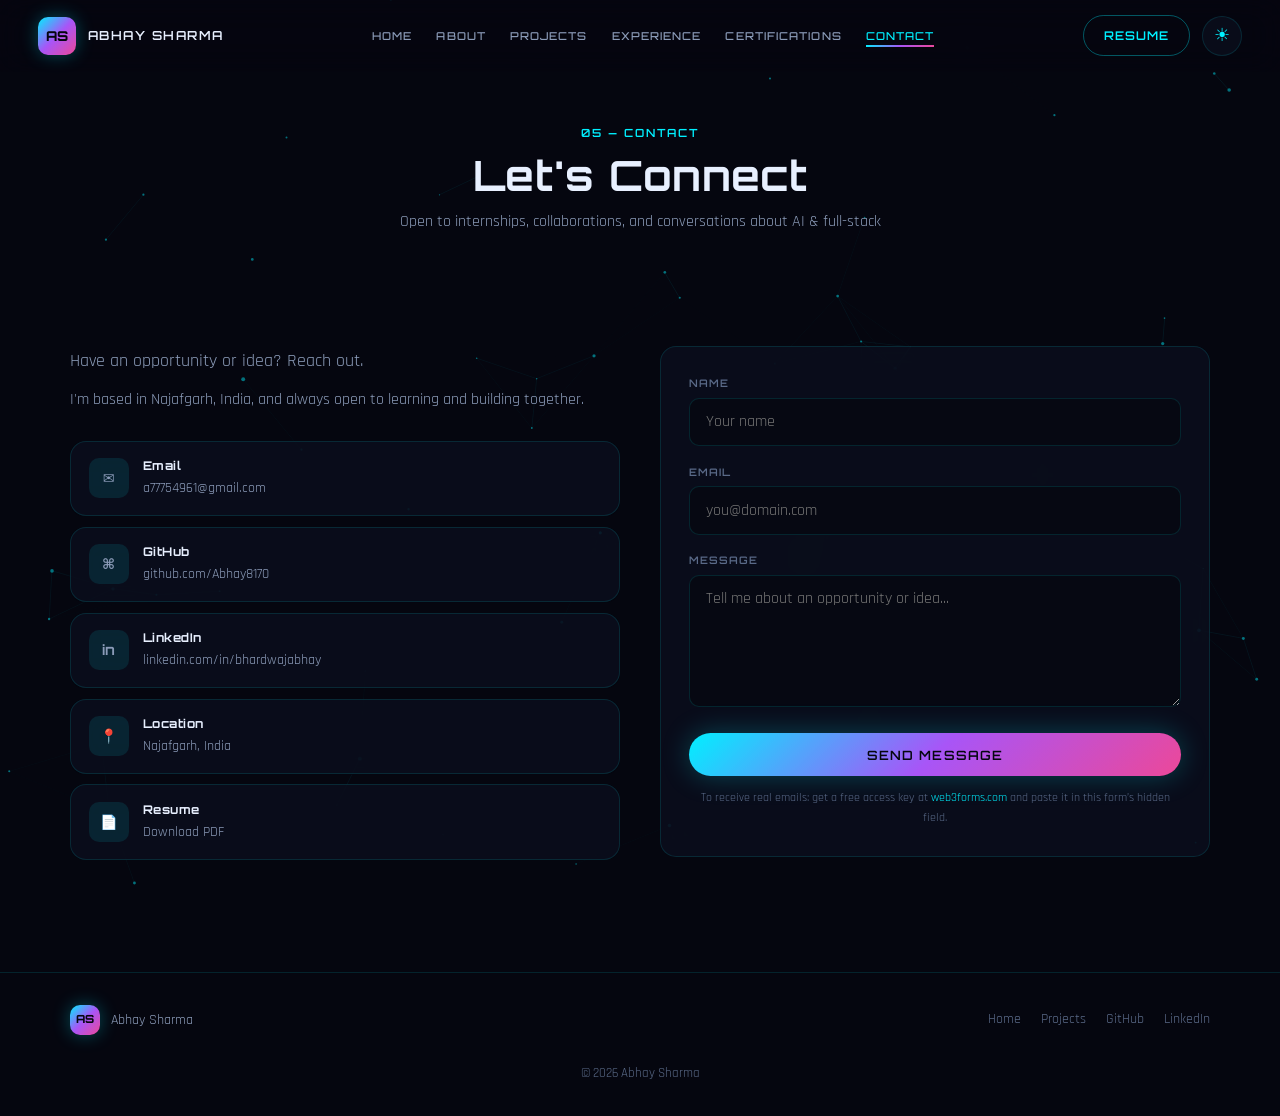
==== contact/index.html @ a4b8fcc5 "Replace old portfolio code with new version" ====
<!DOCTYPE html>
<html lang="en" data-theme="dark">
<head>
  <meta charset="UTF-8" />
  <meta name="viewport" content="width=device-width, initial-scale=1.0" />
  <title>Contact | Abhay Sharma</title>
  <meta name="description" content="Contact Abhay Sharma — Data Science & AI Engineer. Email, LinkedIn, GitHub." />
  <link rel="stylesheet" href="../css/styles.css" />
  <link href="https://fonts.googleapis.com/css2?family=Orbitron:wght@400;500;600;700;800;900&family=Rajdhani:wght@300;400;500;600;700&display=swap" rel="stylesheet" />
</head>
<body>
  <canvas id="particles"></canvas>

  <nav class="navbar" id="navbar">
    <a href="../" class="nav-brand">
      <span class="logo-glow">AS</span>
      <span class="brand-text">ABHAY SHARMA</span>
    </a>
    <ul class="nav-links" id="navLinks">
      <li><a href="../" class="nav-link">Home</a></li>
      <li><a href="../about/" class="nav-link">About</a></li>
      <li><a href="../projects/" class="nav-link">Projects</a></li>
      <li><a href="../experience/" class="nav-link">Experience</a></li>
      <li><a href="../certifications/" class="nav-link">Certifications</a></li>
      <li><a href="../contact/" class="nav-link active">Contact</a></li>
    </ul>
    <div class="nav-actions">
      <a href="../assets/resume/Abhay_Sharma_Resume.pdf" class="btn btn-sm btn-outline" download>Resume</a>
      <button class="theme-toggle" aria-label="Toggle theme">☀</button>
      <button class="nav-toggle" id="navToggle" aria-label="Menu"><span></span><span></span><span></span></button>
    </div>
  </nav>

  <div class="page-hero">
    <div class="container">
      <span class="section-tag">05 — CONTACT</span>
      <h1>Let's Connect</h1>
      <p>Open to internships, collaborations, and conversations about AI &amp; full-stack</p>
    </div>
  </div>

  <section class="section">
    <div class="container">
      <div class="contact-grid">
        <div class="contact-info">
          <p class="lead">Have an opportunity or idea? Reach out.</p>
          <p>I'm based in Najafgarh, India, and always open to learning and building together.</p>
          <div class="contact-links">
            <a href="mailto:a77754961@gmail.com" class="contact-item glass">
              <span class="ci-icon">✉</span>
              <div>
                <strong>Email</strong>
                <span>a77754961@gmail.com</span>
              </div>
            </a>
            <a href="https://github.com/Abhay8170" target="_blank" rel="noopener" class="contact-item glass">
              <span class="ci-icon">⌘</span>
              <div>
                <strong>GitHub</strong>
                <span>github.com/Abhay8170</span>
              </div>
            </a>
            <a href="https://www.linkedin.com/in/bhardwajabhay" target="_blank" rel="noopener" class="contact-item glass">
              <span class="ci-icon">in</span>
              <div>
                <strong>LinkedIn</strong>
                <span>linkedin.com/in/bhardwajabhay</span>
              </div>
            </a>
            <div class="contact-item glass">
              <span class="ci-icon">📍</span>
              <div>
                <strong>Location</strong>
                <span>Najafgarh, India</span>
              </div>
            </div>
            <a href="../assets/resume/Abhay_Sharma_Resume.pdf" class="contact-item glass" download>
              <span class="ci-icon">📄</span>
              <div>
                <strong>Resume</strong>
                <span>Download PDF</span>
              </div>
            </a>
          </div>
        </div>

        <form class="contact-form glass" id="contactForm">
          <!-- Get a free key at https://web3forms.com — replace the value below -->
          <input type="hidden" name="access_key" value="YOUR_WEB3FORMS_ACCESS_KEY" />
          <input type="hidden" name="subject" value="Portfolio Contact — Abhay Sharma" />
          <input type="checkbox" name="botcheck" style="display:none;" />

          <div class="form-group">
            <label for="name">Name</label>
            <input type="text" id="name" name="name" placeholder="Your name" required />
          </div>
          <div class="form-group">
            <label for="email">Email</label>
            <input type="email" id="email" name="email" placeholder="you@domain.com" required />
          </div>
          <div class="form-group">
            <label for="message">Message</label>
            <textarea id="message" name="message" rows="5" placeholder="Tell me about an opportunity or idea..." required></textarea>
          </div>
          <button type="submit" class="btn btn-primary btn-full">Send Message</button>
          <p class="form-note">
            To receive real emails: get a free access key at
            <a href="https://web3forms.com" target="_blank" rel="noopener" style="color:var(--cyan);">web3forms.com</a>
            and paste it in this form’s hidden field.
          </p>
          <p class="form-success" id="formSuccess">Message sent successfully!</p>
        </form>
      </div>
    </div>
  </section>

  <footer class="footer">
    <div class="container footer-inner">
      <div class="footer-brand"><span class="logo-glow">AS</span><span>Abhay Sharma</span></div>
      <div class="footer-links">
        <a href="../">Home</a>
        <a href="../projects/">Projects</a>
        <a href="https://github.com/Abhay8170" target="_blank" rel="noopener">GitHub</a>
        <a href="https://www.linkedin.com/in/bhardwajabhay" target="_blank" rel="noopener">LinkedIn</a>
      </div>
      <p class="footer-copy">© 2026 Abhay Sharma</p>
    </div>
  </footer>
  <script src="../js/main.js"></script>
</body>
</html>
---- css/styles.css ----
/* ============================================
   ABHAY SHARMA — Multi-page Futuristic Portfolio
   ============================================ */

:root {
  --bg-deep: #05060f;
  --bg-elevated: #0a0c18;
  --bg-card: rgba(12, 16, 32, 0.7);
  --bg-card-hover: rgba(18, 24, 48, 0.85);
  --border: rgba(0, 240, 255, 0.12);
  --border-strong: rgba(0, 240, 255, 0.35);
  --cyan: #00f0ff;
  --purple: #a855f7;
  --pink: #ec4899;
  --text: #e8f0ff;
  --text-muted: #8b9bb8;
  --text-dim: #5a6a88;
  --gradient: linear-gradient(135deg, #00f0ff 0%, #a855f7 50%, #ec4899 100%);
  --font-display: "Orbitron", system-ui, sans-serif;
  --font-body: "Rajdhani", system-ui, sans-serif;
  --radius: 16px;
  --radius-sm: 10px;
  --nav-h: 72px;
  --transition: 0.3s cubic-bezier(0.4, 0, 0.2, 1);
  --shadow-glow: 0 0 40px rgba(0, 240, 255, 0.15);
}

[data-theme="light"] {
  --bg-deep: #f4f6fb;
  --bg-elevated: #ffffff;
  --bg-card: rgba(255, 255, 255, 0.85);
  --bg-card-hover: rgba(255, 255, 255, 0.95);
  --border: rgba(0, 100, 140, 0.15);
  --border-strong: rgba(0, 150, 180, 0.4);
  --cyan: #0891b2;
  --purple: #7c3aed;
  --pink: #db2777;
  --text: #0f172a;
  --text-muted: #475569;
  --text-dim: #64748b;
  --gradient: linear-gradient(135deg, #0891b2 0%, #7c3aed 50%, #db2777 100%);
  --shadow-glow: 0 8px 30px rgba(0, 0, 0, 0.08);
}

*, *::before, *::after { box-sizing: border-box; margin: 0; padding: 0; }

html { scroll-behavior: smooth; scroll-padding-top: var(--nav-h); }

body {
  font-family: var(--font-body);
  background: var(--bg-deep);
  color: var(--text);
  line-height: 1.6;
  min-height: 100vh;
  overflow-x: hidden;
  transition: background 0.35s, color 0.35s;
}

#particles {
  position: fixed;
  inset: 0;
  z-index: 0;
  pointer-events: none;
  opacity: 0.7;
}

[data-theme="light"] #particles { opacity: 0.25; }

h1, h2, h3, h4 {
  font-family: var(--font-display);
  font-weight: 700;
  letter-spacing: 0.02em;
  line-height: 1.2;
}

a { color: inherit; text-decoration: none; }
ul { list-style: none; }
img { max-width: 100%; display: block; }

.glass {
  background: var(--bg-card);
  backdrop-filter: blur(18px);
  -webkit-backdrop-filter: blur(18px);
  border: 1px solid var(--border);
  border-radius: var(--radius);
  transition: border-color var(--transition), background var(--transition), transform var(--transition), box-shadow var(--transition);
}

.glass:hover {
  border-color: var(--border-strong);
  background: var(--bg-card-hover);
}

.gradient-text {
  background: var(--gradient);
  -webkit-background-clip: text;
  background-clip: text;
  -webkit-text-fill-color: transparent;
}

/* Buttons */
.btn {
  display: inline-flex;
  align-items: center;
  justify-content: center;
  gap: 0.5rem;
  padding: 0.85rem 1.6rem;
  font-family: var(--font-display);
  font-size: 0.8rem;
  font-weight: 600;
  letter-spacing: 0.08em;
  text-transform: uppercase;
  border-radius: 999px;
  border: none;
  cursor: pointer;
  transition: all var(--transition);
}

.btn-primary {
  background: var(--gradient);
  color: #05060f;
  box-shadow: 0 0 28px rgba(0, 240, 255, 0.25);
}

[data-theme="light"] .btn-primary { color: #fff; }

.btn-primary:hover {
  transform: translateY(-2px);
  box-shadow: 0 0 40px rgba(0, 240, 255, 0.4);
}

.btn-outline {
  background: transparent;
  color: var(--cyan);
  border: 1px solid var(--border-strong);
}

.btn-outline:hover {
  background: rgba(0, 240, 255, 0.08);
}

.btn-sm { padding: 0.65rem 1.25rem; font-size: 0.75rem; }
.btn-full { width: 100%; }

.container {
  width: min(1140px, 92%);
  margin-inline: auto;
  position: relative;
  z-index: 1;
}

.section {
  position: relative;
  z-index: 1;
  padding: 5rem 0;
}

.section-alt {
  background: linear-gradient(180deg, transparent, rgba(0, 240, 255, 0.02), transparent);
}

.section-header { margin-bottom: 2.75rem; }

.section-tag {
  display: inline-block;
  font-family: var(--font-display);
  font-size: 0.7rem;
  font-weight: 600;
  letter-spacing: 0.18em;
  color: var(--cyan);
  margin-bottom: 0.6rem;
}

.section-title {
  font-size: clamp(1.7rem, 3.5vw, 2.4rem);
}

/* ========== NAV ========== */
.navbar {
  position: fixed;
  top: 0; left: 0; right: 0;
  height: var(--nav-h);
  z-index: 100;
  display: flex;
  align-items: center;
  justify-content: space-between;
  padding: 0 3%;
  background: rgba(5, 6, 15, 0.8);
  backdrop-filter: blur(16px);
  border-bottom: 1px solid transparent;
  transition: border-color 0.3s, background 0.3s;
}

[data-theme="light"] .navbar {
  background: rgba(244, 246, 251, 0.9);
}

.navbar.scrolled { border-bottom-color: var(--border); }

.nav-brand {
  display: flex;
  align-items: center;
  gap: 0.7rem;
}

.logo-glow {
  width: 38px; height: 38px;
  display: grid;
  place-items: center;
  font-family: var(--font-display);
  font-weight: 800;
  font-size: 0.85rem;
  background: var(--gradient);
  color: #05060f;
  border-radius: 10px;
  box-shadow: 0 0 18px rgba(0, 240, 255, 0.3);
}

[data-theme="light"] .logo-glow { color: #fff; }

.brand-text {
  font-family: var(--font-display);
  font-size: 0.78rem;
  font-weight: 600;
  letter-spacing: 0.12em;
}

.nav-links {
  display: flex;
  align-items: center;
  gap: 1.5rem;
}

.nav-link {
  font-family: var(--font-display);
  font-size: 0.68rem;
  font-weight: 500;
  letter-spacing: 0.1em;
  text-transform: uppercase;
  color: var(--text-muted);
  position: relative;
  transition: color var(--transition);
}

.nav-link::after {
  content: "";
  position: absolute;
  bottom: -4px; left: 0;
  width: 0; height: 2px;
  background: var(--gradient);
  transition: width var(--transition);
}

.nav-link:hover,
.nav-link.active { color: var(--cyan); }
.nav-link:hover::after,
.nav-link.active::after { width: 100%; }

.nav-actions {
  display: flex;
  align-items: center;
  gap: 0.75rem;
}

.theme-toggle {
  width: 40px; height: 40px;
  border-radius: 50%;
  border: 1px solid var(--border);
  background: var(--bg-card);
  color: var(--cyan);
  cursor: pointer;
  display: grid;
  place-items: center;
  font-size: 1.1rem;
  transition: var(--transition);
}

.theme-toggle:hover {
  border-color: var(--border-strong);
  box-shadow: var(--shadow-glow);
}

.nav-toggle {
  display: none;
  flex-direction: column;
  gap: 5px;
  background: none;
  border: none;
  cursor: pointer;
  padding: 4px;
}

.nav-toggle span {
  width: 22px; height: 2px;
  background: var(--cyan);
  transition: var(--transition);
}

/* ========== HERO ========== */
.hero {
  min-height: 100vh;
  display: grid;
  grid-template-columns: 1.1fr 0.9fr;
  align-items: center;
  gap: 2.5rem;
  padding: calc(var(--nav-h) + 2rem) 4% 3rem;
  position: relative;
  z-index: 1;
}

.hero-badge {
  display: inline-flex;
  padding: 0.35rem 0.9rem;
  font-family: var(--font-display);
  font-size: 0.62rem;
  font-weight: 600;
  letter-spacing: 0.16em;
  color: var(--cyan);
  border: 1px solid var(--border-strong);
  border-radius: 999px;
  background: rgba(0, 240, 255, 0.06);
  margin-bottom: 1.25rem;
}

.hero-title {
  font-size: clamp(2.2rem, 5.5vw, 3.6rem);
  margin-bottom: 1rem;
}

.hero-title .line { display: block; }

.hero-subtitle {
  font-size: 1.25rem;
  color: var(--text-muted);
  margin-bottom: 1.75rem;
  min-height: 1.5em;
}

.cursor {
  color: var(--cyan);
  animation: blink 1s step-end infinite;
}

@keyframes blink { 50% { opacity: 0; } }

.hero-cta {
  display: flex;
  flex-wrap: wrap;
  gap: 0.9rem;
  margin-bottom: 2.5rem;
}

.hero-stats {
  display: flex;
  gap: 2.2rem;
}

.stat { display: flex; flex-direction: column; }

.stat-num {
  font-family: var(--font-display);
  font-size: 1.8rem;
  font-weight: 700;
  color: var(--cyan);
  line-height: 1;
}

.stat-label {
  font-size: 0.8rem;
  color: var(--text-dim);
  margin-top: 0.2rem;
}

.hero-visual {
  position: relative;
  display: flex;
  align-items: center;
  justify-content: center;
  min-height: 340px;
}

.orb {
  position: absolute;
  border-radius: 50%;
  filter: blur(55px);
  opacity: 0.45;
  animation: float 8s ease-in-out infinite;
}

.orb-1 { width: 200px; height: 200px; background: var(--cyan); top: 8%; left: 8%; }
.orb-2 { width: 160px; height: 160px; background: var(--purple); bottom: 12%; right: 5%; animation-delay: -2s; }
.orb-3 { width: 120px; height: 120px; background: var(--pink); top: 40%; right: 28%; animation-delay: -4s; }

@keyframes float {
  0%, 100% { transform: translate(0, 0); }
  33% { transform: translate(12px, -18px); }
  66% { transform: translate(-8px, 12px); }
}

.hero-card {
  position: relative;
  z-index: 2;
  width: min(320px, 100%);
  padding: 1.15rem;
  box-shadow: var(--shadow-glow);
}

.card-header { display: flex; gap: 6px; margin-bottom: 0.9rem; }
.dot { width: 9px; height: 9px; border-radius: 50%; }
.dot.red { background: #ff5f56; }
.dot.yellow { background: #ffbd2e; }
.dot.green { background: #27c93f; }

.code-block {
  font-family: "SF Mono", "Fira Code", monospace;
  font-size: 0.74rem;
  line-height: 1.65;
  color: var(--text-muted);
  overflow-x: auto;
}

.code-block .kw { color: var(--purple); }
.code-block .fn { color: var(--cyan); }
.code-block .str { color: #7ee787; }

[data-theme="light"] .code-block .str { color: #15803d; }

/* Large hero photo */
.hero-photo-frame {
  position: relative;
  z-index: 2;
  width: min(380px, 88vw);
  aspect-ratio: 1;
  display: flex;
  align-items: center;
  justify-content: center;
}

.hero-photo-ring {
  position: absolute;
  inset: -10px;
  border-radius: 50%;
  background: var(--gradient);
  opacity: 0.9;
  animation: ring-pulse 4s ease-in-out infinite;
  z-index: 0;
}

@keyframes ring-pulse {
  0%, 100% { transform: scale(1); opacity: 0.75; }
  50% { transform: scale(1.04); opacity: 1; }
}

.hero-photo {
  position: relative;
  z-index: 1;
  width: 100%;
  height: 100%;
  object-fit: cover;
  object-position: center 28%;
  border-radius: 50%;
  border: 5px solid var(--bg-deep);
  box-shadow:
    0 0 0 3px rgba(0, 240, 255, 0.4),
    0 24px 70px rgba(0, 0, 0, 0.5),
    0 0 90px rgba(0, 240, 255, 0.25);
}

.hero-photo-badge {
  position: absolute;
  bottom: 6%;
  left: 50%;
  transform: translateX(-50%);
  z-index: 2;
  display: inline-flex;
  align-items: center;
  gap: 0.45rem;
  padding: 0.5rem 1.1rem;
  font-family: var(--font-display);
  font-size: 0.7rem;
  font-weight: 600;
  letter-spacing: 0.08em;
  white-space: nowrap;
  box-shadow: 0 8px 28px rgba(0, 0, 0, 0.4);
}

.badge-dot {
  width: 8px;
  height: 8px;
  border-radius: 50%;
  background: #22c55e;
  box-shadow: 0 0 8px rgba(34, 197, 94, 0.7);
  animation: pulse-dot 2s ease infinite;
}

/* ========== ABOUT ========== */
.about-grid {
  display: grid;
  grid-template-columns: 280px 1fr;
  gap: 3rem;
  align-items: start;
}

.about-image {
  padding: 1.75rem;
  text-align: center;
}

.profile-photo {
  width: 200px;
  height: 200px;
  margin: 0 auto 1.1rem;
  border-radius: 50%;
  object-fit: cover;
  /* Same crop as hero — change % to fine-tune face position */
  object-position: center 28%;
  border: 3px solid rgba(0, 240, 255, 0.45);
  box-shadow: 0 0 36px rgba(0, 240, 255, 0.3);
}

.status-pill {
  display: inline-flex;
  align-items: center;
  gap: 0.45rem;
  font-size: 0.82rem;
  color: var(--text-muted);
}

.pulse {
  width: 8px; height: 8px;
  background: #22c55e;
  border-radius: 50%;
  animation: pulse-dot 2s ease infinite;
}

@keyframes pulse-dot {
  0%, 100% { box-shadow: 0 0 0 0 rgba(34, 197, 94, 0.5); }
  50% { box-shadow: 0 0 0 7px rgba(34, 197, 94, 0); }
}

.about-content .lead {
  font-size: 1.15rem;
  margin-bottom: 0.9rem;
}

.about-content p {
  color: var(--text-muted);
  margin-bottom: 1.1rem;
}

.about-tags {
  display: flex;
  flex-wrap: wrap;
  gap: 0.5rem;
  margin-bottom: 1.5rem;
}

.tag {
  padding: 0.3rem 0.8rem;
  font-size: 0.78rem;
  font-weight: 500;
  color: var(--cyan);
  border: 1px solid var(--border);
  border-radius: 999px;
  background: rgba(0, 240, 255, 0.04);
}

/* ========== SKILLS ========== */
.skills-grid {
  display: grid;
  grid-template-columns: repeat(4, 1fr);
  gap: 1.25rem;
}

.skill-card { padding: 1.5rem; }

.skill-icon { font-size: 1.6rem; margin-bottom: 0.85rem; }

.skill-card h3 {
  font-size: 0.95rem;
  margin-bottom: 0.85rem;
}

.skill-card ul li {
  font-size: 0.9rem;
  color: var(--text-muted);
  padding: 0.28rem 0;
  border-bottom: 1px solid rgba(255, 255, 255, 0.04);
}

[data-theme="light"] .skill-card ul li {
  border-bottom-color: rgba(0, 0, 0, 0.05);
}

.skill-card ul li:last-child { border-bottom: none; }

/* ========== PROJECTS ========== */
.filter-bar {
  display: flex;
  flex-wrap: wrap;
  gap: 0.6rem;
  margin-bottom: 2rem;
}

.filter-btn {
  padding: 0.45rem 1rem;
  font-family: var(--font-display);
  font-size: 0.68rem;
  font-weight: 600;
  letter-spacing: 0.08em;
  text-transform: uppercase;
  border-radius: 999px;
  border: 1px solid var(--border);
  background: transparent;
  color: var(--text-muted);
  cursor: pointer;
  transition: var(--transition);
}

.filter-btn:hover,
.filter-btn.active {
  color: var(--cyan);
  border-color: var(--border-strong);
  background: rgba(0, 240, 255, 0.08);
}

.projects-grid {
  display: grid;
  grid-template-columns: repeat(2, 1fr);
  gap: 1.25rem;
}

.project-card {
  display: flex;
  flex-direction: column;
  overflow: hidden;
  position: relative;
}

.project-card.featured {
  grid-column: 1 / -1;
  display: grid;
  grid-template-columns: 260px 1fr;
}

.project-card.hidden { display: none; }

.project-badge {
  position: absolute;
  top: 0.9rem; right: 0.9rem;
  z-index: 3;
  padding: 0.28rem 0.7rem;
  font-family: var(--font-display);
  font-size: 0.58rem;
  font-weight: 700;
  letter-spacing: 0.12em;
  background: var(--gradient);
  color: #05060f;
  border-radius: 999px;
}

[data-theme="light"] .project-badge { color: #fff; }

.project-visual {
  position: relative;
  height: 160px;
  display: grid;
  place-items: center;
  background: rgba(0, 0, 0, 0.25);
  overflow: hidden;
}

[data-theme="light"] .project-visual { background: rgba(0, 0, 0, 0.04); }

.project-card.featured .project-visual {
  height: 100%;
  min-height: 200px;
}

.project-glow {
  position: absolute;
  width: 140px; height: 140px;
  border-radius: 50%;
  background: var(--cyan);
  filter: blur(45px);
  opacity: 0.3;
}

.project-glow.purple { background: var(--purple); }
.project-glow.pink { background: var(--pink); }

.project-emoji {
  position: relative;
  z-index: 1;
  font-size: 2.6rem;
}

.project-body {
  padding: 1.35rem;
  flex: 1;
  display: flex;
  flex-direction: column;
}

.project-body h3 {
  font-size: 1.05rem;
  margin-bottom: 0.5rem;
}

.project-body p {
  color: var(--text-muted);
  font-size: 0.9rem;
  margin-bottom: 0.9rem;
  flex: 1;
}

.project-tags {
  display: flex;
  flex-wrap: wrap;
  gap: 0.35rem;
  margin-bottom: 0.9rem;
}

.project-tags span {
  padding: 0.18rem 0.55rem;
  font-size: 0.68rem;
  color: var(--text-dim);
  border: 1px solid rgba(255, 255, 255, 0.08);
  border-radius: 6px;
}

[data-theme="light"] .project-tags span {
  border-color: rgba(0, 0, 0, 0.08);
}

.project-links {
  display: flex;
  gap: 1.1rem;
}

.project-links .link {
  font-family: var(--font-display);
  font-size: 0.72rem;
  font-weight: 600;
  letter-spacing: 0.06em;
  color: var(--cyan);
}

.project-links .link:hover { color: var(--text); }

/* ========== TIMELINE ========== */
.timeline {
  position: relative;
  padding-left: 1.85rem;
}

.timeline::before {
  content: "";
  position: absolute;
  left: 6px; top: 8px; bottom: 8px;
  width: 2px;
  background: linear-gradient(180deg, var(--cyan), var(--purple), transparent);
}

.timeline-item {
  position: relative;
  padding-bottom: 2.2rem;
}

.timeline-item:last-child { padding-bottom: 0; }

.timeline-marker {
  position: absolute;
  left: -1.85rem;
  top: 1.3rem;
  width: 14px; height: 14px;
  border-radius: 50%;
  background: var(--bg-deep);
  border: 2px solid var(--cyan);
  box-shadow: 0 0 10px rgba(0, 240, 255, 0.45);
  z-index: 1;
}

.timeline-content { padding: 1.35rem 1.5rem; }

.timeline-date {
  font-family: var(--font-display);
  font-size: 0.65rem;
  font-weight: 600;
  letter-spacing: 0.1em;
  color: var(--cyan);
}

.timeline-content h3 {
  font-size: 1.05rem;
  margin: 0.35rem 0 0.15rem;
}

.company {
  color: var(--text-muted);
  font-size: 0.9rem;
  margin-bottom: 0.5rem !important;
}

.timeline-content p:last-child {
  color: var(--text-muted);
  font-size: 0.9rem;
}

/* ========== CERTIFICATIONS ========== */
.cert-grid {
  display: grid;
  grid-template-columns: repeat(auto-fit, minmax(240px, 1fr));
  gap: 1.25rem;
}

.cert-card {
  padding: 1.5rem;
  text-align: center;
}

.cert-card .skill-icon { font-size: 1.8rem; }

.cert-card h3 {
  font-size: 0.95rem;
  margin: 0.6rem 0 0.35rem;
}

.cert-card p {
  color: var(--text-muted);
  font-size: 0.88rem;
}

/* ========== CONTACT ========== */
.contact-grid {
  display: grid;
  grid-template-columns: 1fr 1fr;
  gap: 2.5rem;
  align-items: start;
}

.contact-info .lead {
  font-size: 1.15rem;
  margin-bottom: 0.7rem;
}

.contact-info > p {
  color: var(--text-muted);
  margin-bottom: 1.75rem;
}

.contact-links {
  display: flex;
  flex-direction: column;
  gap: 0.65rem;
}

.contact-item {
  display: flex;
  align-items: center;
  gap: 0.9rem;
  padding: 0.9rem 1.1rem;
  transition: transform var(--transition);
}

.contact-item:hover { transform: translateX(5px); }

.ci-icon {
  width: 40px; height: 40px;
  display: grid;
  place-items: center;
  background: rgba(0, 240, 255, 0.1);
  border-radius: 10px;
  font-family: var(--font-display);
  font-weight: 700;
  color: var(--cyan);
  flex-shrink: 0;
}

.contact-item strong {
  display: block;
  font-family: var(--font-display);
  font-size: 0.75rem;
  letter-spacing: 0.04em;
}

.contact-item span {
  font-size: 0.88rem;
  color: var(--text-muted);
}

.contact-form { padding: 1.75rem; }

.form-group { margin-bottom: 1.1rem; }

.form-group label {
  display: block;
  font-family: var(--font-display);
  font-size: 0.65rem;
  font-weight: 600;
  letter-spacing: 0.1em;
  text-transform: uppercase;
  color: var(--text-dim);
  margin-bottom: 0.35rem;
}

.form-group input,
.form-group textarea {
  width: 100%;
  padding: 0.8rem 1rem;
  background: rgba(0, 0, 0, 0.3);
  border: 1px solid var(--border);
  border-radius: var(--radius-sm);
  color: var(--text);
  font-family: var(--font-body);
  font-size: 1rem;
  outline: none;
  transition: border-color var(--transition), box-shadow var(--transition);
}

[data-theme="light"] .form-group input,
[data-theme="light"] .form-group textarea {
  background: rgba(0, 0, 0, 0.03);
}

.form-group input:focus,
.form-group textarea:focus {
  border-color: var(--cyan);
  box-shadow: 0 0 0 3px rgba(0, 240, 255, 0.12);
}

.form-group textarea {
  resize: vertical;
  min-height: 120px;
}

.form-note {
  margin-top: 0.7rem;
  font-size: 0.78rem;
  color: var(--text-dim);
  text-align: center;
}

.form-success {
  display: none;
  padding: 1rem;
  text-align: center;
  color: #22c55e;
  font-weight: 600;
}

/* ========== PAGE HERO (inner pages) ========== */
.page-hero {
  padding: calc(var(--nav-h) + 3rem) 0 2rem;
  position: relative;
  z-index: 1;
  text-align: center;
}

.page-hero .section-tag { margin-bottom: 0.5rem; }

.page-hero h1 {
  font-size: clamp(1.8rem, 4vw, 2.6rem);
  margin-bottom: 0.5rem;
}

.page-hero p {
  color: var(--text-muted);
  max-width: 560px;
  margin: 0 auto;
}

/* ========== FOOTER ========== */
.footer {
  position: relative;
  z-index: 1;
  padding: 2rem 0;
  border-top: 1px solid var(--border);
  margin-top: 2rem;
}

.footer-inner {
  display: flex;
  align-items: center;
  justify-content: space-between;
  flex-wrap: wrap;
  gap: 1rem;
}

.footer-brand {
  display: flex;
  align-items: center;
  gap: 0.7rem;
  font-size: 0.88rem;
  color: var(--text-muted);
}

.footer-brand .logo-glow {
  width: 30px; height: 30px;
  font-size: 0.7rem;
}

.footer-links {
  display: flex;
  gap: 1.25rem;
  flex-wrap: wrap;
}

.footer-links a {
  font-size: 0.85rem;
  color: var(--text-dim);
  transition: color var(--transition);
}

.footer-links a:hover { color: var(--cyan); }

.footer-copy {
  font-size: 0.82rem;
  color: var(--text-dim);
  width: 100%;
  text-align: center;
  margin-top: 0.75rem;
}

/* ========== RESPONSIVE ========== */
@media (max-width: 1024px) {
  .hero {
    grid-template-columns: 1fr;
    text-align: center;
    padding-top: calc(var(--nav-h) + 2.5rem);
  }
  .hero-cta, .hero-stats { justify-content: center; }
  .hero-visual { min-height: 300px; }
  .hero-photo-frame { width: min(300px, 75vw); }
  .skills-grid { grid-template-columns: repeat(2, 1fr); }
  .about-grid { grid-template-columns: 1fr; text-align: center; }
  .about-tags { justify-content: center; }
  .project-card.featured { grid-template-columns: 1fr; }
}

@media (max-width: 768px) {
  .nav-links {
    position: fixed;
    top: var(--nav-h);
    left: 0; right: 0;
    background: rgba(5, 6, 15, 0.97);
    flex-direction: column;
    align-items: center;
    padding: 1.75rem;
    gap: 1.25rem;
    border-bottom: 1px solid var(--border);
    transform: translateY(-130%);
    opacity: 0;
    transition: transform 0.35s, opacity 0.35s;
  }
  [data-theme="light"] .nav-links {
    background: rgba(244, 246, 251, 0.98);
  }
  .nav-links.open {
    transform: translateY(0);
    opacity: 1;
  }
  .nav-toggle { display: flex; }
  .brand-text { display: none; }
  .skills-grid,
  .projects-grid,
  .contact-grid { grid-template-columns: 1fr; }
  .hero-stats { gap: 1.4rem; }
}

@media (max-width: 480px) {
  .hero-title { font-size: 1.9rem; }
  .btn { width: 100%; }
  .hero-cta { flex-direction: column; }
}
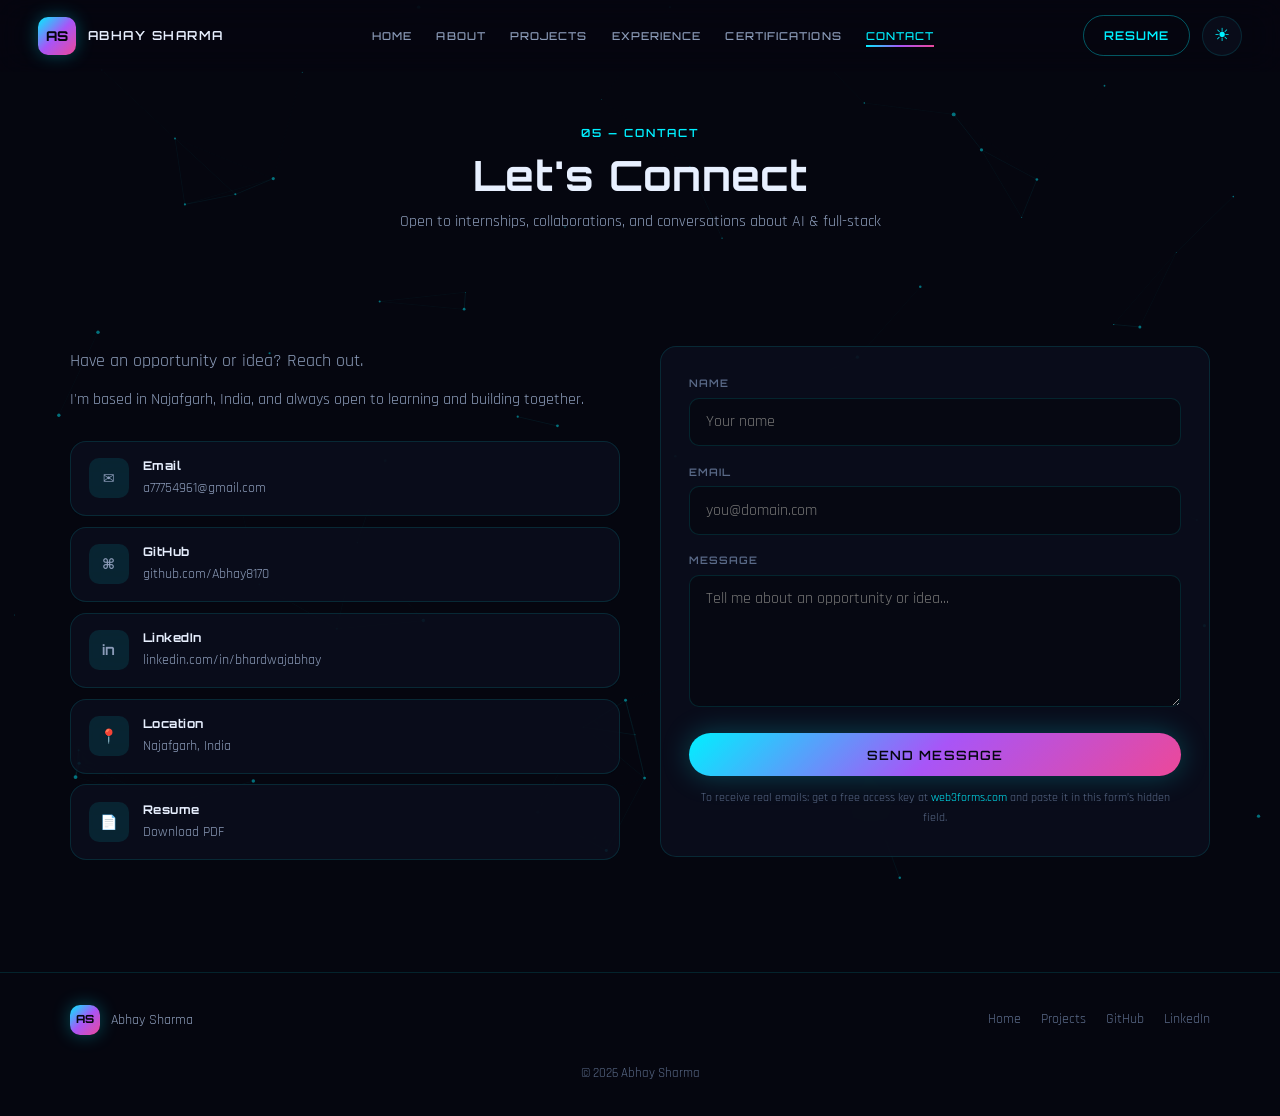
==== commit f96cde94: "Update portfolio website" ====
--- a/contact/index.html
+++ b/contact/index.html
@@ -86,7 +86,7 @@
 
         <form class="contact-form glass" id="contactForm">
           <!-- Get a free key at https://web3forms.com — replace the value below -->
-          <input type="hidden" name="access_key" value="YOUR_WEB3FORMS_ACCESS_KEY" />
+          <input type="hidden" name="access_key" value="ea452a74-187c-45d5-8e37-b811af163844" />
           <input type="hidden" name="subject" value="Portfolio Contact — Abhay Sharma" />
           <input type="checkbox" name="botcheck" style="display:none;" />
 
